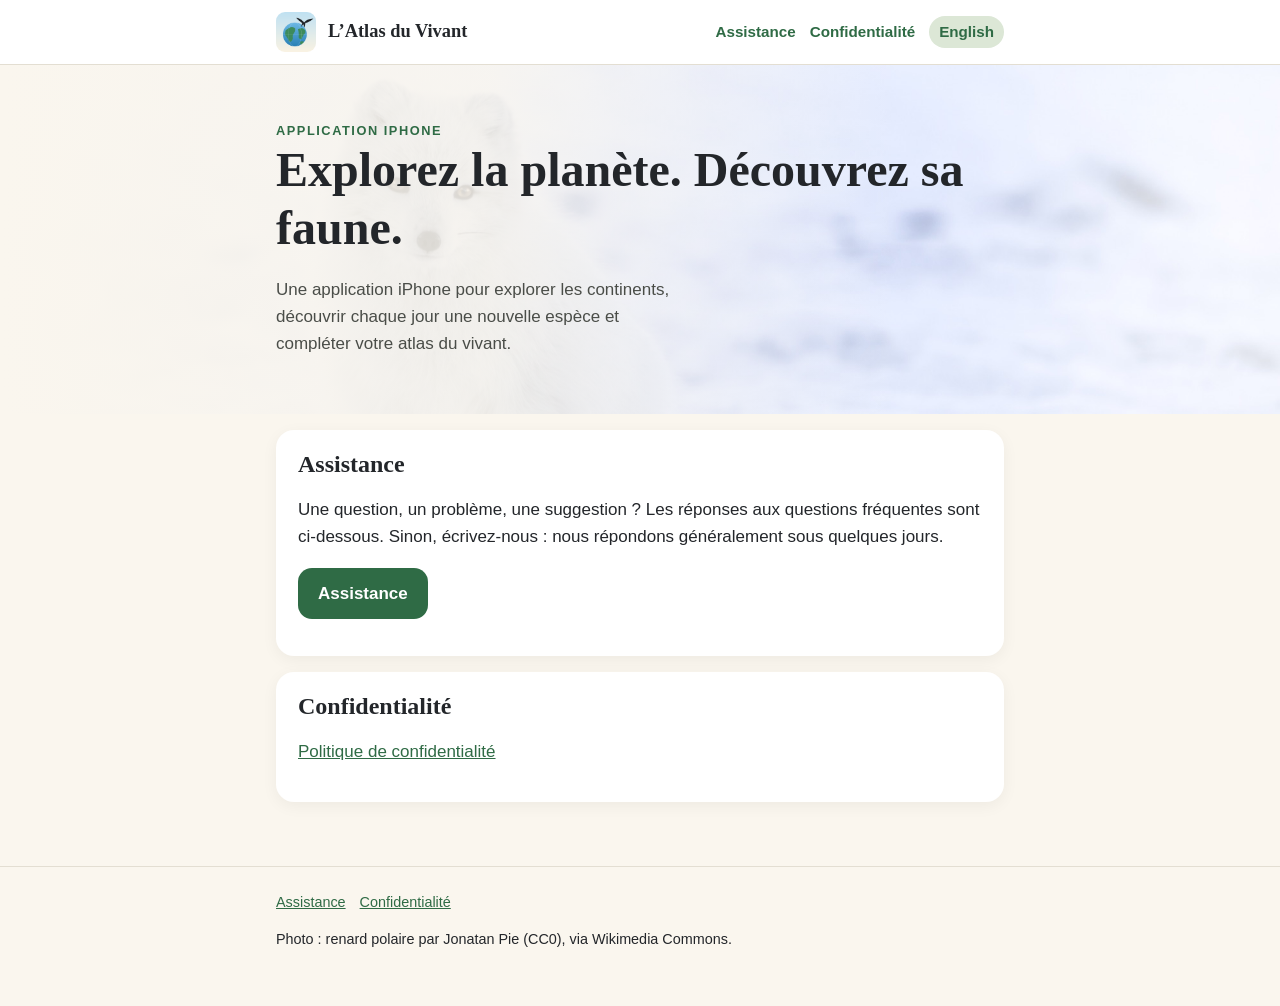
==== index.html @ f44373f8 "Support and privacy site (FR/EN) Co-Authored-By: Claude Opus 5.5 <noreply@anthropic.com>" ====
<!doctype html>
<html lang="fr">
<head>
<meta charset="utf-8">
<meta name="viewport" content="width=device-width, initial-scale=1">
<title>L’Atlas du Vivant — L’Atlas du Vivant</title>
<meta name="description" content="Une application iPhone pour explorer les continents, découvrir chaque jour une nouvelle espèce et compléter votre atlas du vivant.">
<link rel="icon" href="assets/icon.png">
<link rel="stylesheet" href="assets/style.css">
</head>
<body>
<header class="top"><div class="wrap">
<img src="assets/icon.png" alt="">
<a class="name" href="index.html">L’Atlas du Vivant</a>
<nav><a href="support.html">Assistance</a><a href="privacy.html">Confidentialité</a><a class="lang" href="index-en.html" hreflang="en">English</a></nav>
</div></header>
<section class="hero"><div class="wrap">
<div class="eyebrow">Application iPhone</div>
<h1>Explorez la planète. Découvrez sa faune.</h1>
<p>Une application iPhone pour explorer les continents, découvrir chaque jour une nouvelle espèce et compléter votre atlas du vivant.</p>
</div></section>
<main><div class="wrap">
<div class="card"><h2 style="margin-top:0">Assistance</h2><p>Une question, un problème, une suggestion ? Les réponses aux questions fréquentes sont ci-dessous. Sinon, écrivez-nous : nous répondons généralement sous quelques jours.</p><p><a class="button" href="support.html">Assistance</a></p></div>
<div class="card"><h2 style="margin-top:0">Confidentialité</h2><p><a href="privacy.html">Politique de confidentialité</a></p></div>
</div></main>
<footer><div class="wrap">
<a href="support.html">Assistance</a><a href="privacy.html">Confidentialité</a>
<p>Photo : renard polaire par Jonatan Pie (CC0), via Wikimedia Commons.</p>
</div></footer>
</body>
</html>
---- assets/style.css ----
:root {
  --ivory: #FAF6EE;
  --cloud: #FFFFFF;
  --ink: #23262A;
  --mineral: #4A4D48;
  --forest: #2F6B45;
  --sage: #DCE7D6;
  --separator: #E3DED2;
  --gold: #86651C;
}
@media (prefers-color-scheme: dark) {
  :root {
    --ivory: #1C1F1C;
    --cloud: #262A26;
    --ink: #F2EFE8;
    --mineral: #BFC2BB;
    --forest: #6DBA88;
    --sage: #34453A;
    --separator: #3C403B;
    --gold: #D9B66A;
  }
}
* { box-sizing: border-box; }
html { -webkit-text-size-adjust: 100%; }
body {
  margin: 0;
  background: var(--ivory);
  color: var(--ink);
  font: 17px/1.6 -apple-system, BlinkMacSystemFont, "SF Pro Text", "Segoe UI", Roboto, Helvetica, Arial, sans-serif;
}
h1, h2, h3 { font-family: "New York", ui-serif, Georgia, "Times New Roman", serif; font-weight: 600; line-height: 1.2; }
h1 { font-size: clamp(2rem, 5vw, 3rem); margin: 0 0 .4em; }
h2 { font-size: 1.5rem; margin: 2em 0 .6em; }
h3 { font-size: 1.1rem; margin: 1.4em 0 .3em; font-family: inherit; }
a { color: var(--forest); }
p, li { color: var(--ink); }
.wrap { max-width: 760px; margin: 0 auto; padding: 0 16px; }
header.top { border-bottom: 1px solid var(--separator); background: var(--cloud); }
header.top .wrap { display: flex; align-items: center; gap: 12px; min-height: 64px; flex-wrap: wrap; }
header.top img { width: 40px; height: 40px; border-radius: 9px; }
header.top .name { font-family: "New York", ui-serif, Georgia, serif; font-weight: 600; font-size: 1.15rem; flex: 1; color: var(--ink); text-decoration: none; }
nav a { margin-left: 14px; text-decoration: none; font-weight: 600; font-size: .95rem; }
.lang { display: inline-block; padding: 4px 10px; border-radius: 999px; background: var(--sage); }
.hero { position: relative; min-height: 340px; background: url(hero.jpg) center/cover no-repeat; display: flex; align-items: flex-end; }
.hero::after { content: ""; position: absolute; inset: 0; background: linear-gradient(90deg, var(--ivory) 0%, rgba(250,246,238,.85) 38%, rgba(250,246,238,0) 70%); }
@media (prefers-color-scheme: dark) { .hero::after { background: linear-gradient(90deg, var(--ivory) 0%, rgba(28,31,28,.85) 38%, rgba(28,31,28,0) 70%); } }
.hero .wrap { position: relative; z-index: 1; padding-top: 56px; padding-bottom: 40px; width: 100%; }
.hero p { max-width: 420px; color: var(--mineral); }
.eyebrow { text-transform: uppercase; letter-spacing: .12em; font-size: .8rem; font-weight: 700; color: var(--forest); }
main { padding-bottom: 48px; }
.card { background: var(--cloud); border-radius: 18px; padding: 20px 22px; margin: 16px 0; box-shadow: 0 4px 16px rgba(0,0,0,.05); }
.muted { color: var(--mineral); font-size: .92rem; }
.button { display: inline-block; background: var(--forest); color: #fff; text-decoration: none; font-weight: 600; padding: 12px 20px; border-radius: 14px; }
@media (prefers-color-scheme: dark) { .button { color: #10241A; } }
footer { border-top: 1px solid var(--separator); padding: 24px 0 40px; color: var(--mineral); font-size: .9rem; }
footer a { margin-right: 14px; }
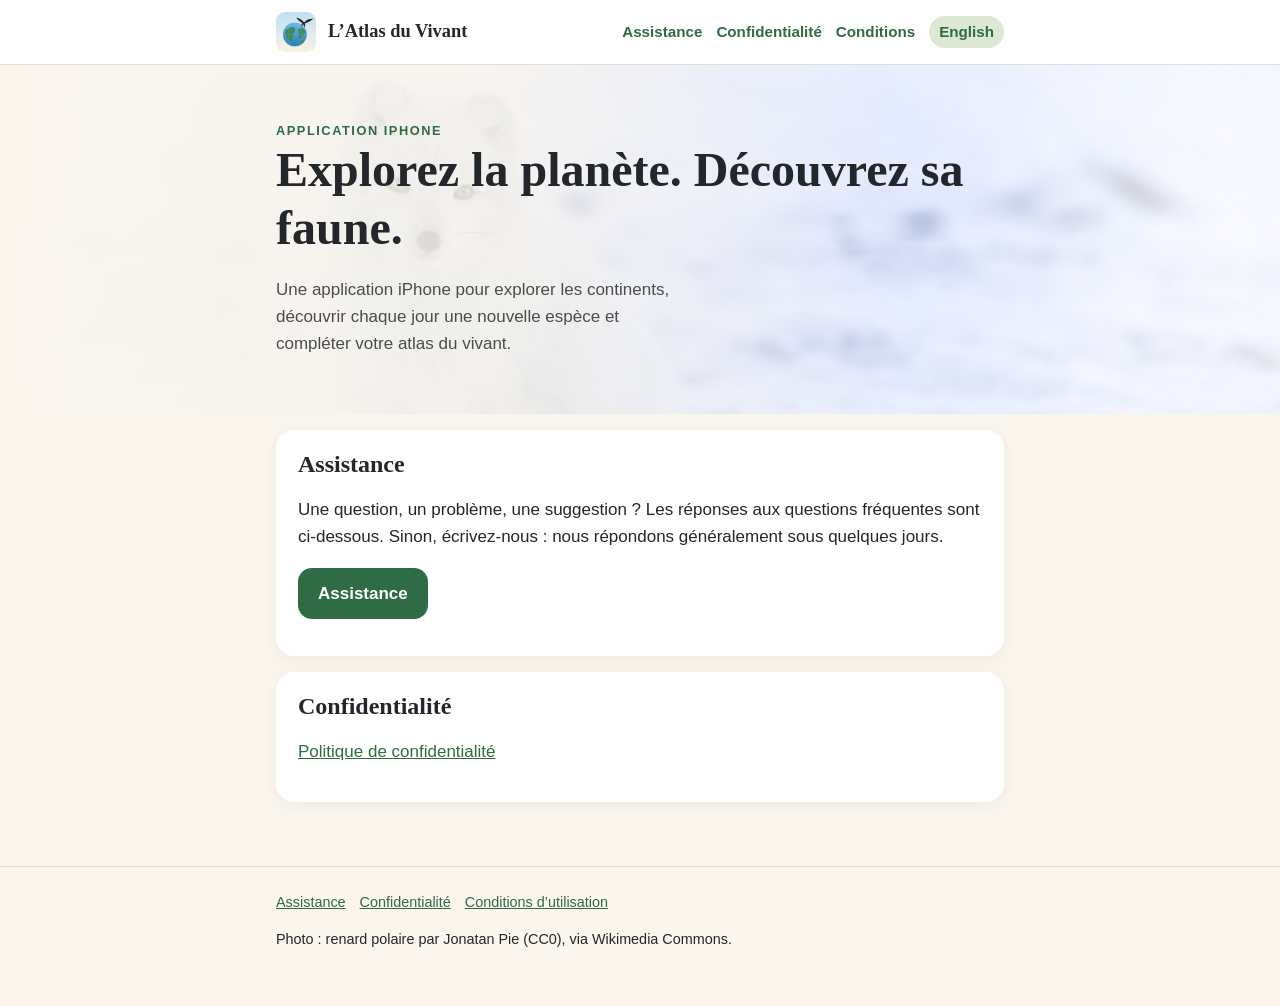
==== commit 0b0f4926: "Add Terms of Use pages (FR/EN) linking Apple's standard EULA Co-Authored-By: Claude Opus 5.5 <norepl" ====
--- a/index.html
+++ b/index.html
@@ -12,7 +12,7 @@
 <header class="top"><div class="wrap">
 <img src="assets/icon.png" alt="">
 <a class="name" href="index.html">L’Atlas du Vivant</a>
-<nav><a href="support.html">Assistance</a><a href="privacy.html">Confidentialité</a><a class="lang" href="index-en.html" hreflang="en">English</a></nav>
+<nav><a href="support.html">Assistance</a><a href="privacy.html">Confidentialité</a><a href="terms.html">Conditions</a><a class="lang" href="index-en.html" hreflang="en">English</a></nav>
 </div></header>
 <section class="hero"><div class="wrap">
 <div class="eyebrow">Application iPhone</div>
@@ -24,7 +24,7 @@
 <div class="card"><h2 style="margin-top:0">Confidentialité</h2><p><a href="privacy.html">Politique de confidentialité</a></p></div>
 </div></main>
 <footer><div class="wrap">
-<a href="support.html">Assistance</a><a href="privacy.html">Confidentialité</a>
+<a href="support.html">Assistance</a><a href="privacy.html">Confidentialité</a><a href="terms.html">Conditions d’utilisation</a>
 <p>Photo : renard polaire par Jonatan Pie (CC0), via Wikimedia Commons.</p>
 </div></footer>
 </body>
